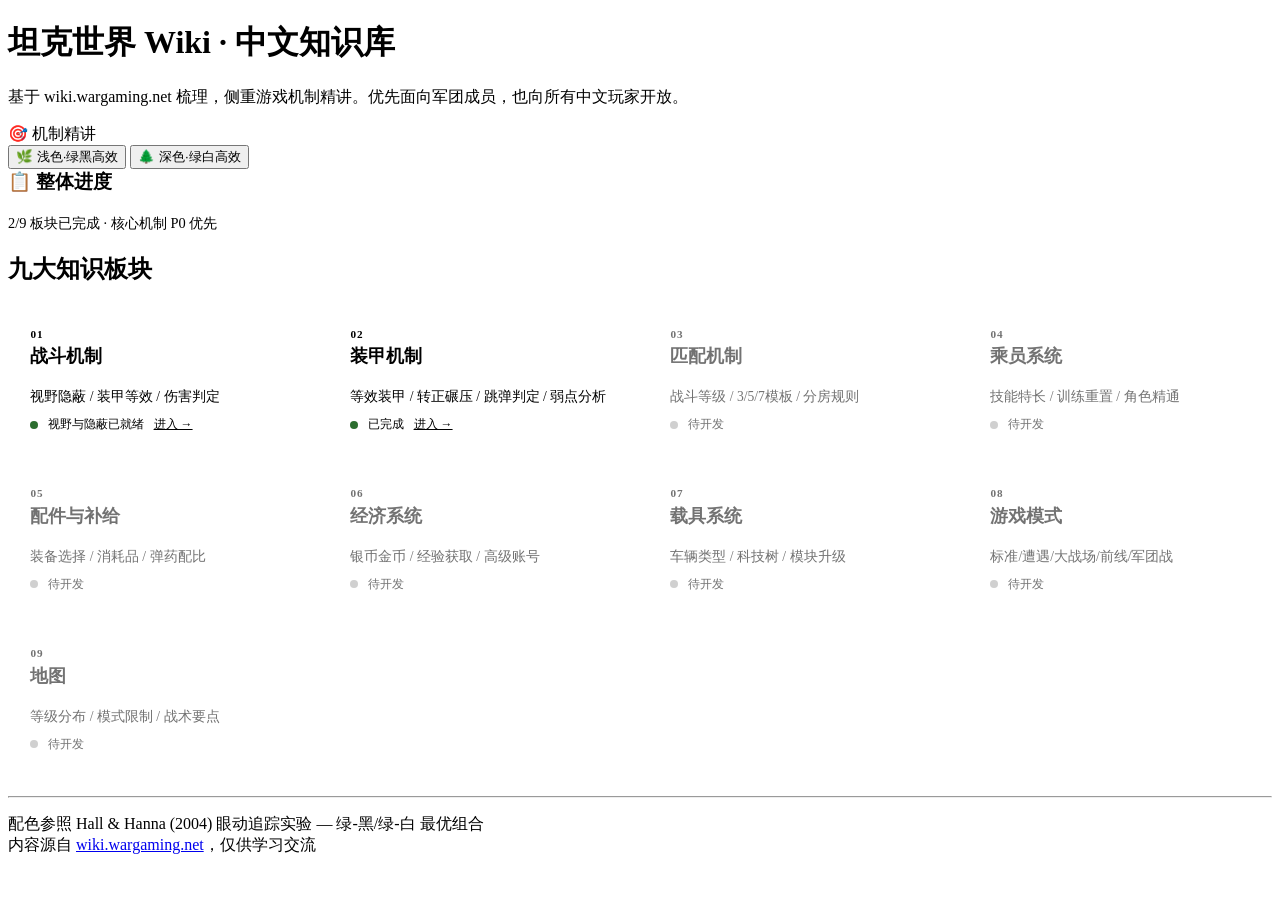
==== wot-wiki-cn/index.html @ d40bb085 "deploy: index.html" ====
<!DOCTYPE html>
<html lang="zh-CN">
<head>
    <meta charset="UTF-8">
    <meta name="viewport" content="width=device-width, initial-scale=1.0">
    <title>坦克世界 Wiki · 中文知识库</title>
    <link rel="stylesheet" href="assets/wot-style.css">
    <style>
        .section-grid {
            display: grid;
            grid-template-columns: repeat(auto-fill, minmax(280px, 1fr));
            gap: 1rem;
            margin: 1.5rem 0;
        }
        .section-card {
            background: var(--card-bg);
            border-radius: 20px;
            padding: 1.2rem 1.4rem;
            border: 1px solid var(--border);
            transition: border-color 0.2s, transform 0.15s;
            display: flex;
            flex-direction: column;
        }
        .section-card:hover {
            border-color: var(--accent);
            transform: translateY(-2px);
        }
        .section-card .num {
            font-size: 0.7rem;
            font-weight: 700;
            color: var(--accent);
            letter-spacing: 1px;
        }
        .section-card h3 {
            margin: 0.3rem 0 0.4rem;
            font-size: 1.1rem;
        }
        .section-card .desc {
            font-size: 0.85rem;
            color: var(--secondary);
            flex: 1;
            margin-bottom: 0.6rem;
        }
        .section-card .meta {
            display: flex;
            align-items: center;
            gap: 0.6rem;
            font-size: 0.75rem;
        }
        .section-card .meta a {
            color: var(--link);
            border-bottom: none;
            font-weight: 500;
        }
        .section-card.locked {
            opacity: 0.55;
            pointer-events: none;
        }
        .status-dot {
            width: 8px;
            height: 8px;
            border-radius: 50%;
            display: inline-block;
        }
        .status-dot.done { background: #2C6E2F; }
        .status-dot.wip { background: #D4A13E; }
        .status-dot.pending { background: #aaa; }
    </style>
</head>
<body>
<div class="container">
    <div class="nav-bar">
        <div>
            <h1>坦克世界 Wiki · 中文知识库</h1>
            <p class="subtitle">基于 wiki.wargaming.net 梳理，侧重游戏机制精讲。优先面向军团成员，也向所有中文玩家开放。</p>
        </div>
        <span class="badge badge-accent">🎯 机制精讲</span>
    </div>

    <div class="theme-bar">
        <button class="theme-btn active" id="lightBtn">🌿 浅色·绿黑高效</button>
        <button class="theme-btn" id="darkBtn">🌲 深色·绿白高效</button>
    </div>

    <div class="card">
        <h3 style="margin-top:0;">📋 整体进度</h3>
        <div class="progress-bar"><div class="fill" id="progressFill" style="width:22%;"></div></div>
        <p style="margin-bottom:0;font-size:0.9rem;"><span class="accent-text">2/9</span> 板块已完成 · 核心机制 P0 优先</p>
    </div>

    <h2>九大知识板块</h2>

    <div class="section-grid">
        <!-- 板块 1: 战斗机制 (done) -->
        <div class="section-card">
            <span class="num">01</span>
            <h3>战斗机制</h3>
            <p class="desc">视野隐蔽 / 装甲等效 / 伤害判定</p>
            <div class="meta">
                <span class="status-dot done"></span> 视野与隐蔽已就绪
                <a href="mechanics/01-vision-camo.html">进入 →</a>
            </div>
        </div>

        <!-- 板块 2: 装甲机制 (done) -->
        <div class="section-card">
            <span class="num">02</span>
            <h3>装甲机制</h3>
            <p class="desc">等效装甲 / 转正碾压 / 跳弹判定 / 弱点分析</p>
            <div class="meta">
                <span class="status-dot done"></span> 已完成
                <a href="mechanics/02-armor.html">进入 →</a>
            </div>
        </div>
        <div class="section-card locked">
            <span class="num">03</span>
            <h3>匹配机制</h3>
            <p class="desc">战斗等级 / 3/5/7模板 / 分房规则</p>
            <div class="meta"><span class="status-dot pending"></span> 待开发</div>
        </div>
        <div class="section-card locked">
            <span class="num">04</span>
            <h3>乘员系统</h3>
            <p class="desc">技能特长 / 训练重置 / 角色精通</p>
            <div class="meta"><span class="status-dot pending"></span> 待开发</div>
        </div>
        <div class="section-card locked">
            <span class="num">05</span>
            <h3>配件与补给</h3>
            <p class="desc">装备选择 / 消耗品 / 弹药配比</p>
            <div class="meta"><span class="status-dot pending"></span> 待开发</div>
        </div>
        <div class="section-card locked">
            <span class="num">06</span>
            <h3>经济系统</h3>
            <p class="desc">银币金币 / 经验获取 / 高级账号</p>
            <div class="meta"><span class="status-dot pending"></span> 待开发</div>
        </div>
        <div class="section-card locked">
            <span class="num">07</span>
            <h3>载具系统</h3>
            <p class="desc">车辆类型 / 科技树 / 模块升级</p>
            <div class="meta"><span class="status-dot pending"></span> 待开发</div>
        </div>
        <div class="section-card locked">
            <span class="num">08</span>
            <h3>游戏模式</h3>
            <p class="desc">标准/遭遇/大战场/前线/军团战</p>
            <div class="meta"><span class="status-dot pending"></span> 待开发</div>
        </div>
        <div class="section-card locked">
            <span class="num">09</span>
            <h3>地图</h3>
            <p class="desc">等级分布 / 模式限制 / 战术要点</p>
            <div class="meta"><span class="status-dot pending"></span> 待开发</div>
        </div>
    </div>

    <hr>
    <div class="footer">
        <p>配色参照 Hall & Hanna (2004) 眼动追踪实验 — 绿-黑/绿-白 最优组合<br>
        内容源自 <a href="https://wiki.wargaming.net/en/World_of_Tanks">wiki.wargaming.net</a>，仅供学习交流</p>
    </div>
</div>

<script>
(function() {
    var root = document.documentElement;
    var lightBtn = document.getElementById('lightBtn');
    var darkBtn = document.getElementById('darkBtn');

    function setTheme(name) {
        if (name === 'dark') {
            root.style.setProperty('--bg', 'var(--dark-bg)');
            root.style.setProperty('--text', 'var(--dark-text)');
            root.style.setProperty('--link', 'var(--dark-link)');
            root.style.setProperty('--accent', 'var(--dark-accent)');
            root.style.setProperty('--secondary', 'var(--dark-secondary)');
            root.style.setProperty('--border', 'var(--dark-border)');
            root.style.setProperty('--card-bg', 'var(--dark-card-bg)');
            darkBtn.classList.add('active');
            lightBtn.classList.remove('active');
            localStorage.setItem('wot-theme', 'dark');
        } else {
            root.style.setProperty('--bg', 'var(--light-bg)');
            root.style.setProperty('--text', 'var(--light-text)');
            root.style.setProperty('--link', 'var(--light-link)');
            root.style.setProperty('--accent', 'var(--light-accent)');
            root.style.setProperty('--secondary', 'var(--light-secondary)');
            root.style.setProperty('--border', 'var(--light-border)');
            root.style.setProperty('--card-bg', 'var(--light-card-bg)');
            lightBtn.classList.add('active');
            darkBtn.classList.remove('active');
            localStorage.setItem('wot-theme', 'light');
        }
    }

    var saved = localStorage.getItem('wot-theme');
    setTheme(saved === 'dark' ? 'dark' : 'light');

    lightBtn.addEventListener('click', function() { setTheme('light'); });
    darkBtn.addEventListener('click', function() { setTheme('dark'); });
})();
</script>
</body>
</html>
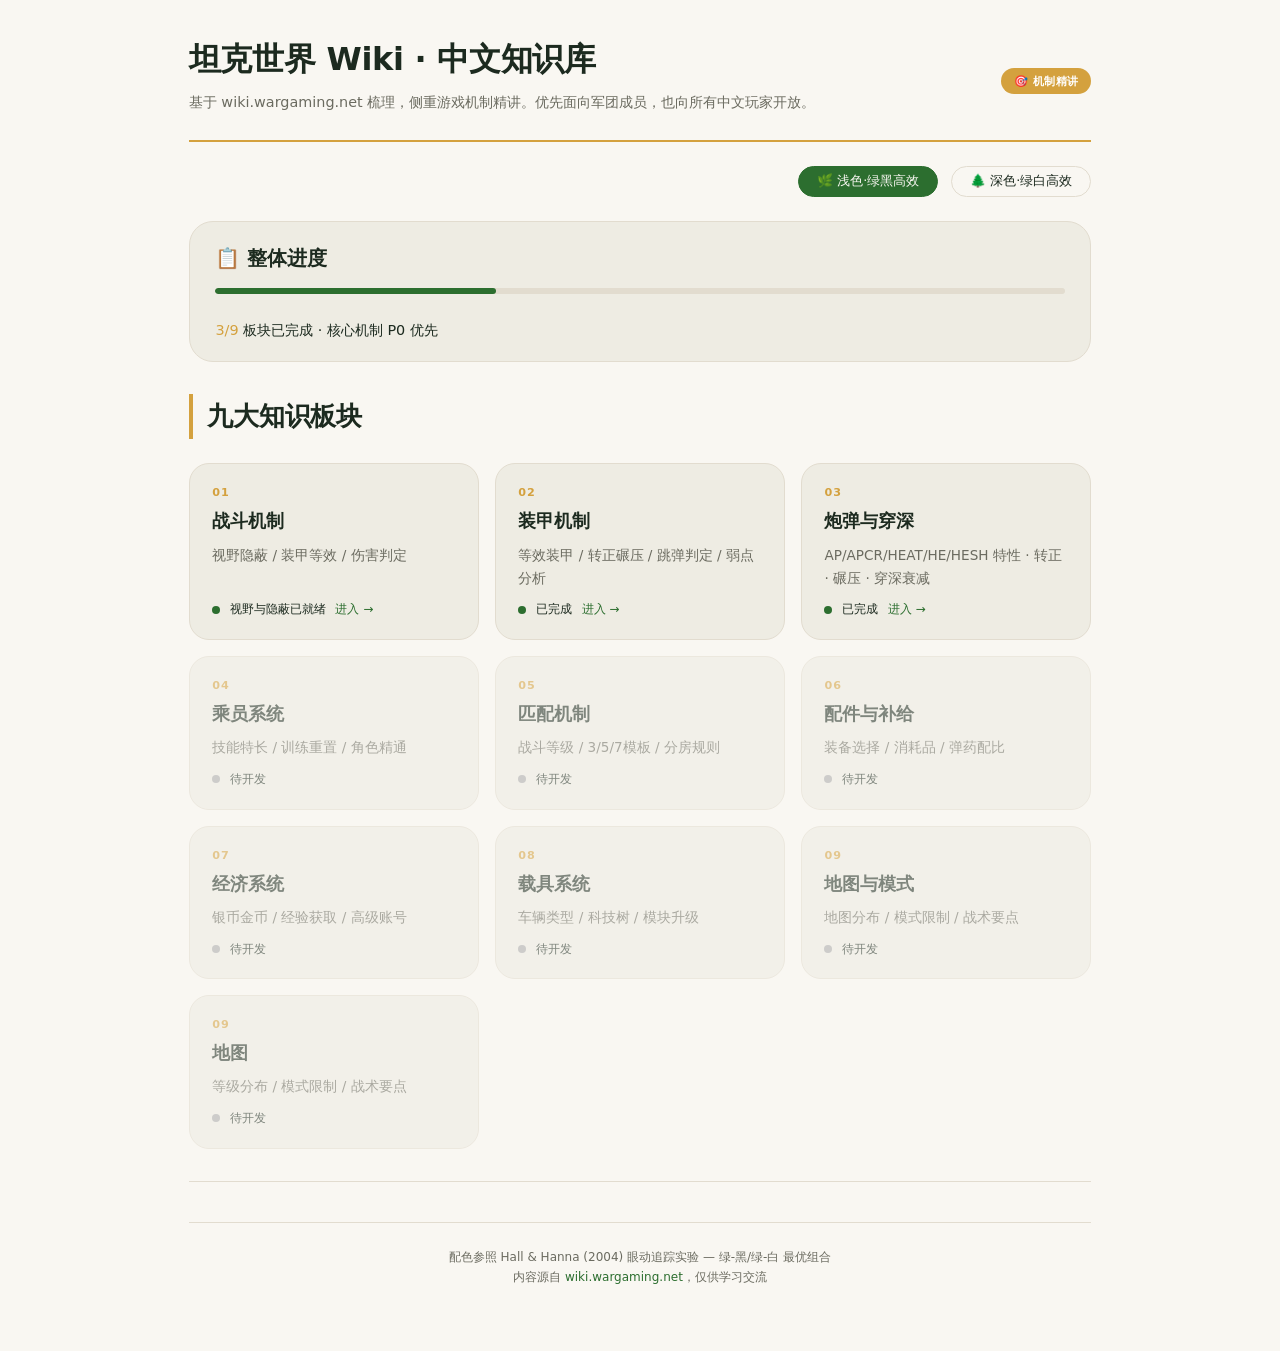
==== commit 1f68f815: "deploy: index.html" ====
--- a/wot-wiki-cn/index.html
+++ b/wot-wiki-cn/index.html
@@ -84,8 +84,8 @@
 
     <div class="card">
         <h3 style="margin-top:0;">📋 整体进度</h3>
-        <div class="progress-bar"><div class="fill" id="progressFill" style="width:22%;"></div></div>
-        <p style="margin-bottom:0;font-size:0.9rem;"><span class="accent-text">2/9</span> 板块已完成 · 核心机制 P0 优先</p>
+        <div class="progress-bar"><div class="fill" id="progressFill" style="width:33%;"></div></div>
+        <p style="margin-bottom:0;font-size:0.9rem;"><span class="accent-text">3/9</span> 板块已完成 · 核心机制 P0 优先</p>
     </div>
 
     <h2>九大知识板块</h2>
@@ -112,12 +112,17 @@
                 <a href="mechanics/02-armor.html">进入 →</a>
             </div>
         </div>
-        <div class="section-card locked">
+        <!-- 板块 3: 炮弹与穿深 (done) -->
+        <div class="section-card">
             <span class="num">03</span>
-            <h3>匹配机制</h3>
-            <p class="desc">战斗等级 / 3/5/7模板 / 分房规则</p>
-            <div class="meta"><span class="status-dot pending"></span> 待开发</div>
-        </div>
+            <h3>炮弹与穿深</h3>
+            <p class="desc">AP/APCR/HEAT/HE/HESH 特性 · 转正 · 碾压 · 穿深衰减</p>
+            <div class="meta">
+                <span class="status-dot done"></span> 已完成
+                <a href="mechanics/03-shells.html">进入 →</a>
+            </div>
+        </div>
+        <!-- 板块 4-9: locked -->
         <div class="section-card locked">
             <span class="num">04</span>
             <h3>乘员系统</h3>
@@ -126,26 +131,32 @@
         </div>
         <div class="section-card locked">
             <span class="num">05</span>
+            <h3>匹配机制</h3>
+            <p class="desc">战斗等级 / 3/5/7模板 / 分房规则</p>
+            <div class="meta"><span class="status-dot pending"></span> 待开发</div>
+        </div>
+        <div class="section-card locked">
+            <span class="num">06</span>
             <h3>配件与补给</h3>
             <p class="desc">装备选择 / 消耗品 / 弹药配比</p>
             <div class="meta"><span class="status-dot pending"></span> 待开发</div>
         </div>
         <div class="section-card locked">
-            <span class="num">06</span>
+            <span class="num">07</span>
             <h3>经济系统</h3>
             <p class="desc">银币金币 / 经验获取 / 高级账号</p>
             <div class="meta"><span class="status-dot pending"></span> 待开发</div>
         </div>
         <div class="section-card locked">
-            <span class="num">07</span>
+            <span class="num">08</span>
             <h3>载具系统</h3>
             <p class="desc">车辆类型 / 科技树 / 模块升级</p>
             <div class="meta"><span class="status-dot pending"></span> 待开发</div>
         </div>
         <div class="section-card locked">
-            <span class="num">08</span>
-            <h3>游戏模式</h3>
-            <p class="desc">标准/遭遇/大战场/前线/军团战</p>
+            <span class="num">09</span>
+            <h3>地图与模式</h3>
+            <p class="desc">地图分布 / 模式限制 / 战术要点</p>
             <div class="meta"><span class="status-dot pending"></span> 待开发</div>
         </div>
         <div class="section-card locked">
--- a/wot-wiki-cn/assets/wot-style.css
+++ b/wot-wiki-cn/assets/wot-style.css
@@ -0,0 +1,376 @@
+/* ==========================================================
+   坦克世界 Wiki 中文知识库 — 公共样式
+   基于 Hall & Hanna (2004) 眼动追踪实验结论：
+   - 浅色背景 "绿-黑" 组合识别效率最高
+   - 深色背景 "绿-白" 组合表现最佳
+   - 全页主色 ≤5 种
+   ========================================================== */
+
+* {
+    margin: 0;
+    padding: 0;
+    box-sizing: border-box;
+}
+
+:root {
+    /* 浅色高效方案 (绿-黑为核心) */
+    --light-bg: #F9F7F2;
+    --light-text: #1C2A1F;
+    --light-link: #2C6E2F;
+    --light-accent: #D4A13E;
+    --light-secondary: #6B6B60;
+    --light-border: #E2DCCF;
+    --light-card-bg: #EEECE3;
+
+    /* 深色高效方案 (绿-白为核心) */
+    --dark-bg: #1D2A1A;
+    --dark-text: #EBF0E6;
+    --dark-link: #8FCB8A;
+    --dark-accent: #E0A75E;
+    --dark-secondary: #B9B89E;
+    --dark-border: #3C4C34;
+    --dark-card-bg: #2C3827;
+
+    /* 默认浅色 */
+    --bg: var(--light-bg);
+    --text: var(--light-text);
+    --link: var(--light-link);
+    --accent: var(--light-accent);
+    --secondary: var(--light-secondary);
+    --border: var(--light-border);
+    --card-bg: var(--light-card-bg);
+}
+
+body {
+    background-color: var(--bg);
+    color: var(--text);
+    font-family: system-ui, 'Segoe UI', 'Roboto', 'Noto Sans SC', 'PingFang SC', 'Microsoft YaHei', sans-serif;
+    line-height: 1.7;
+    transition: background-color 0.2s ease, color 0.2s;
+    -webkit-font-smoothing: antialiased;
+}
+
+/* ---- 布局 ---- */
+.container {
+    max-width: 960px;
+    margin: 0 auto;
+    padding: 2rem 1.8rem 3rem;
+}
+
+/* ---- 导航 ---- */
+.nav-bar {
+    display: flex;
+    justify-content: space-between;
+    align-items: center;
+    flex-wrap: wrap;
+    border-bottom: 2px solid var(--accent);
+    margin-bottom: 1.5rem;
+    padding-bottom: 0.6rem;
+}
+
+.nav-bar .site-title {
+    font-size: 1.4rem;
+    font-weight: 700;
+    letter-spacing: -0.3px;
+}
+
+.nav-bar .site-title a {
+    color: var(--text);
+    text-decoration: none;
+    border-bottom: none;
+}
+
+.nav-bar .back-link {
+    font-size: 0.85rem;
+    color: var(--secondary);
+    text-decoration: none;
+    border-bottom: 1px solid transparent;
+    transition: border-color 0.1s;
+}
+
+.nav-bar .back-link:hover {
+    border-bottom-color: var(--secondary);
+}
+
+/* ---- 主题切换 ---- */
+.theme-bar {
+    display: flex;
+    gap: 0.8rem;
+    justify-content: flex-end;
+    margin: 20px 0 20px auto;
+}
+
+.theme-btn {
+    background: transparent;
+    border: 1px solid var(--border);
+    padding: 6px 18px;
+    border-radius: 60px;
+    color: var(--text);
+    font-weight: 500;
+    font-size: 0.8rem;
+    cursor: pointer;
+    transition: all 0.2s;
+    font-family: inherit;
+}
+
+.theme-btn.active {
+    background-color: var(--link);
+    border-color: var(--link);
+    color: var(--bg);
+}
+
+/* ---- 标题 ---- */
+h1 {
+    font-size: 2rem;
+    font-weight: 700;
+    letter-spacing: -0.3px;
+    margin-bottom: 0.2rem;
+}
+
+h2 {
+    font-size: 1.65rem;
+    font-weight: 650;
+    margin: 2rem 0 0.8rem 0;
+    letter-spacing: -0.2px;
+    border-left: 4px solid var(--accent);
+    padding-left: 0.9rem;
+}
+
+h3 {
+    font-size: 1.25rem;
+    font-weight: 600;
+    margin: 1.2rem 0 0.5rem;
+}
+
+.subtitle {
+    color: var(--secondary);
+    font-size: 0.9rem;
+    margin-bottom: 1rem;
+}
+
+/* ---- 正文 ---- */
+p {
+    margin-bottom: 1rem;
+}
+
+a {
+    color: var(--link);
+    text-decoration: none;
+    border-bottom: 1px solid transparent;
+    transition: border-color 0.1s;
+}
+
+a:hover {
+    border-bottom-color: var(--link);
+}
+
+strong {
+    font-weight: 650;
+}
+
+/* ---- 辅助文字 ---- */
+.secondary-text {
+    color: var(--secondary);
+}
+
+.accent-text {
+    color: var(--accent);
+    font-weight: 500;
+}
+
+/* ---- 徽章 ---- */
+.badge {
+    padding: 0.2rem 0.8rem;
+    border-radius: 30px;
+    font-size: 0.7rem;
+    font-weight: 700;
+    letter-spacing: 0.4px;
+    display: inline-block;
+}
+
+.badge-accent {
+    background: var(--accent);
+    color: #fff;
+}
+
+.badge-done {
+    background: #2C6E2F;
+    color: #fff;
+}
+
+.badge-wip {
+    background: #D4A13E;
+    color: #fff;
+}
+
+.badge-pending {
+    background: #aaa;
+    color: #fff;
+}
+
+/* ---- 卡片 ---- */
+.card {
+    background: var(--card-bg);
+    border-radius: 24px;
+    padding: 1.2rem 1.6rem;
+    margin: 1.5rem 0;
+    border: 1px solid var(--border);
+}
+
+.card h3 {
+    margin-top: 0;
+}
+
+.card ul, .card ol {
+    padding-left: 1.4rem;
+    margin-bottom: 0.4rem;
+}
+
+.card li {
+    margin-bottom: 0.4rem;
+}
+
+/* ---- 对比卡片组 ---- */
+.card-row {
+    display: flex;
+    flex-wrap: wrap;
+    gap: 1.2rem;
+    margin: 1.2rem 0;
+}
+
+.card-row .card-col {
+    flex: 1;
+    min-width: 200px;
+    background: var(--bg);
+    border-radius: 20px;
+    padding: 1rem;
+    border: 1px solid var(--border);
+}
+
+/* ---- 表格 ---- */
+table {
+    width: 100%;
+    border-collapse: collapse;
+    margin: 1.2rem 0;
+    font-size: 0.9rem;
+}
+
+th, td {
+    border: 1px solid var(--border);
+    padding: 0.75rem;
+    text-align: left;
+    vertical-align: top;
+}
+
+th {
+    background: var(--card-bg);
+    font-weight: 600;
+}
+
+/* ---- 公式 ---- */
+.formula {
+    font-family: 'SF Mono', 'JetBrains Mono', 'Consolas', monospace;
+    background: var(--card-bg);
+    padding: 0.15rem 0.4rem;
+    border-radius: 4px;
+    font-size: 0.9rem;
+    white-space: nowrap;
+}
+
+/* ---- 代码块 ---- */
+pre {
+    font-family: 'SF Mono', 'JetBrains Mono', 'Consolas', monospace;
+    background: var(--card-bg);
+    border-radius: 12px;
+    padding: 1rem;
+    overflow-x: auto;
+    border: 1px solid var(--border);
+    line-height: 1.5;
+    margin: 1rem 0;
+    font-size: 0.85rem;
+}
+
+code {
+    font-family: 'SF Mono', 'JetBrains Mono', 'Consolas', monospace;
+    background: var(--card-bg);
+    padding: 0.15rem 0.4rem;
+    border-radius: 4px;
+    font-size: 0.85rem;
+}
+
+pre code {
+    background: none;
+    padding: 0;
+    border-radius: 0;
+}
+
+/* ---- 分隔线 ---- */
+hr {
+    margin: 2rem 0;
+    border: none;
+    height: 1px;
+    background: var(--border);
+}
+
+/* ---- 列表 ---- */
+ul, ol {
+    padding-left: 1.4rem;
+    margin-bottom: 1rem;
+}
+
+li {
+    margin-bottom: 0.35rem;
+}
+
+/* ---- 提示框 ---- */
+.callout {
+    border-left: 4px solid var(--accent);
+    background: var(--card-bg);
+    padding: 0.8rem 1.2rem;
+    margin: 1rem 0;
+    border-radius: 0 12px 12px 0;
+    font-size: 0.9rem;
+}
+
+/* ---- 页脚 ---- */
+.footer {
+    margin-top: 2.5rem;
+    text-align: center;
+    font-size: 0.75rem;
+    color: var(--secondary);
+    border-top: 1px solid var(--border);
+    padding-top: 1.5rem;
+}
+
+/* ---- 进度条 ---- */
+.progress-bar {
+    width: 100%;
+    height: 6px;
+    background: var(--border);
+    border-radius: 3px;
+    margin: 0.8rem 0 1.5rem;
+    overflow: hidden;
+}
+
+.progress-bar .fill {
+    height: 100%;
+    background: var(--link);
+    border-radius: 3px;
+    transition: width 0.3s;
+}
+
+/* ---- 响应式 ---- */
+@media (max-width: 680px) {
+    .container {
+        padding: 1rem;
+    }
+    .card-row {
+        flex-direction: column;
+    }
+    h1 {
+        font-size: 1.5rem;
+    }
+    h2 {
+        font-size: 1.3rem;
+    }
+}
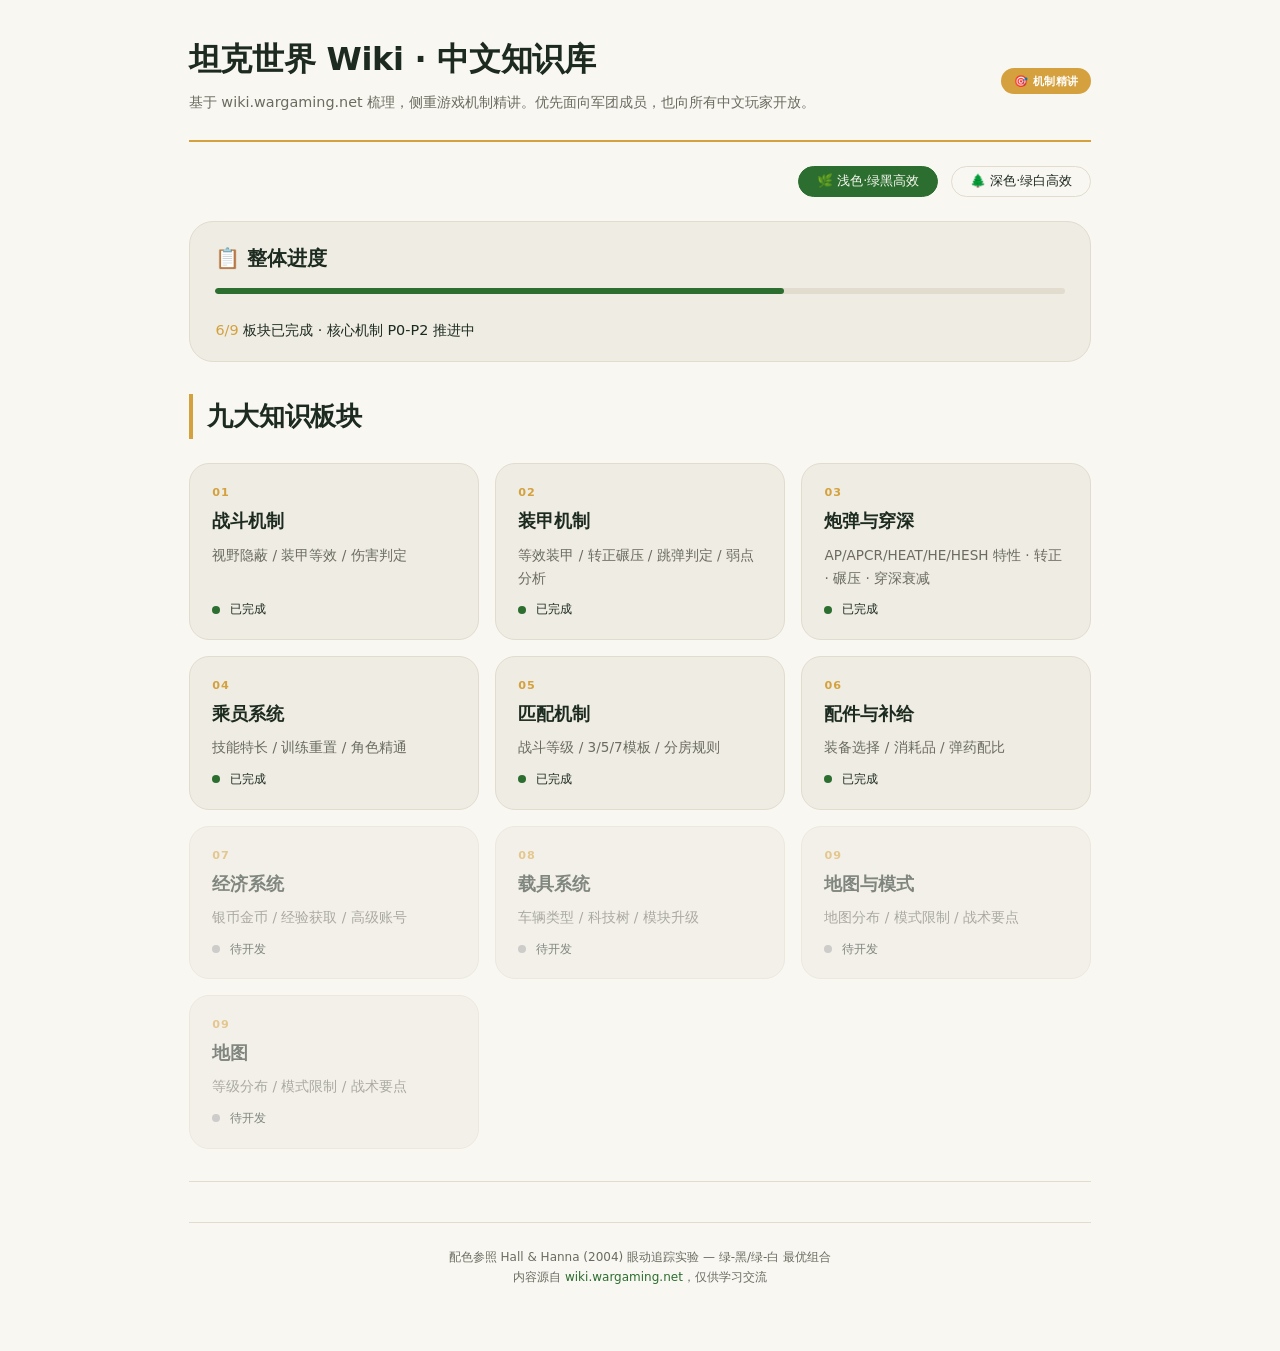
==== commit d1671bd7: "deploy: index.html" ====
--- a/wot-wiki-cn/index.html
+++ b/wot-wiki-cn/index.html
@@ -20,6 +20,9 @@
             transition: border-color 0.2s, transform 0.15s;
             display: flex;
             flex-direction: column;
+            color: inherit;
+            text-decoration: none;
+            cursor: pointer;
         }
         .section-card:hover {
             border-color: var(--accent);
@@ -55,6 +58,7 @@
         .section-card.locked {
             opacity: 0.55;
             pointer-events: none;
+            cursor: default;
         }
         .status-dot {
             width: 8px;
@@ -84,63 +88,68 @@
 
     <div class="card">
         <h3 style="margin-top:0;">📋 整体进度</h3>
-        <div class="progress-bar"><div class="fill" id="progressFill" style="width:33%;"></div></div>
-        <p style="margin-bottom:0;font-size:0.9rem;"><span class="accent-text">3/9</span> 板块已完成 · 核心机制 P0 优先</p>
+        <div class="progress-bar"><div class="fill" id="progressFill" style="width:67%;"></div></div>
+        <p style="margin-bottom:0;font-size:0.9rem;"><span class="accent-text">6/9</span> 板块已完成 · 核心机制 P0-P2 推进中</p>
     </div>
 
     <h2>九大知识板块</h2>
 
     <div class="section-grid">
         <!-- 板块 1: 战斗机制 (done) -->
-        <div class="section-card">
+        <a href="mechanics/01-vision-camo.html" class="section-card">
             <span class="num">01</span>
             <h3>战斗机制</h3>
             <p class="desc">视野隐蔽 / 装甲等效 / 伤害判定</p>
             <div class="meta">
-                <span class="status-dot done"></span> 视野与隐蔽已就绪
-                <a href="mechanics/01-vision-camo.html">进入 →</a>
-            </div>
-        </div>
+                <span class="status-dot done"></span> 已完成
+            </div>
+        </a>
 
         <!-- 板块 2: 装甲机制 (done) -->
-        <div class="section-card">
+        <a href="mechanics/02-armor.html" class="section-card">
             <span class="num">02</span>
             <h3>装甲机制</h3>
             <p class="desc">等效装甲 / 转正碾压 / 跳弹判定 / 弱点分析</p>
             <div class="meta">
                 <span class="status-dot done"></span> 已完成
-                <a href="mechanics/02-armor.html">进入 →</a>
-            </div>
-        </div>
+            </div>
+        </a>
         <!-- 板块 3: 炮弹与穿深 (done) -->
-        <div class="section-card">
+        <a href="mechanics/03-shells.html" class="section-card">
             <span class="num">03</span>
             <h3>炮弹与穿深</h3>
             <p class="desc">AP/APCR/HEAT/HE/HESH 特性 · 转正 · 碾压 · 穿深衰减</p>
             <div class="meta">
                 <span class="status-dot done"></span> 已完成
-                <a href="mechanics/03-shells.html">进入 →</a>
-            </div>
-        </div>
-        <!-- 板块 4-9: locked -->
-        <div class="section-card locked">
+            </div>
+        </a>
+        <!-- 板块 4: 乘员系统 (done) -->
+        <a href="mechanics/04-crew.html" class="section-card">
             <span class="num">04</span>
             <h3>乘员系统</h3>
             <p class="desc">技能特长 / 训练重置 / 角色精通</p>
-            <div class="meta"><span class="status-dot pending"></span> 待开发</div>
-        </div>
-        <div class="section-card locked">
+            <div class="meta">
+                <span class="status-dot done"></span> 已完成
+            </div>
+        </a>
+        <!-- 板块 5-9: locked -->
+
+        <a href="mechanics/05-matchmaking.html" class="section-card">
             <span class="num">05</span>
             <h3>匹配机制</h3>
             <p class="desc">战斗等级 / 3/5/7模板 / 分房规则</p>
-            <div class="meta"><span class="status-dot pending"></span> 待开发</div>
-        </div>
-        <div class="section-card locked">
+            <div class="meta">
+                <span class="status-dot done"></span> 已完成
+            </div>
+        </a>
+        <a href="mechanics/06-equipment.html" class="section-card">
             <span class="num">06</span>
             <h3>配件与补给</h3>
             <p class="desc">装备选择 / 消耗品 / 弹药配比</p>
-            <div class="meta"><span class="status-dot pending"></span> 待开发</div>
-        </div>
+            <div class="meta">
+                <span class="status-dot done"></span> 已完成
+            </div>
+        </a>
         <div class="section-card locked">
             <span class="num">07</span>
             <h3>经济系统</h3>
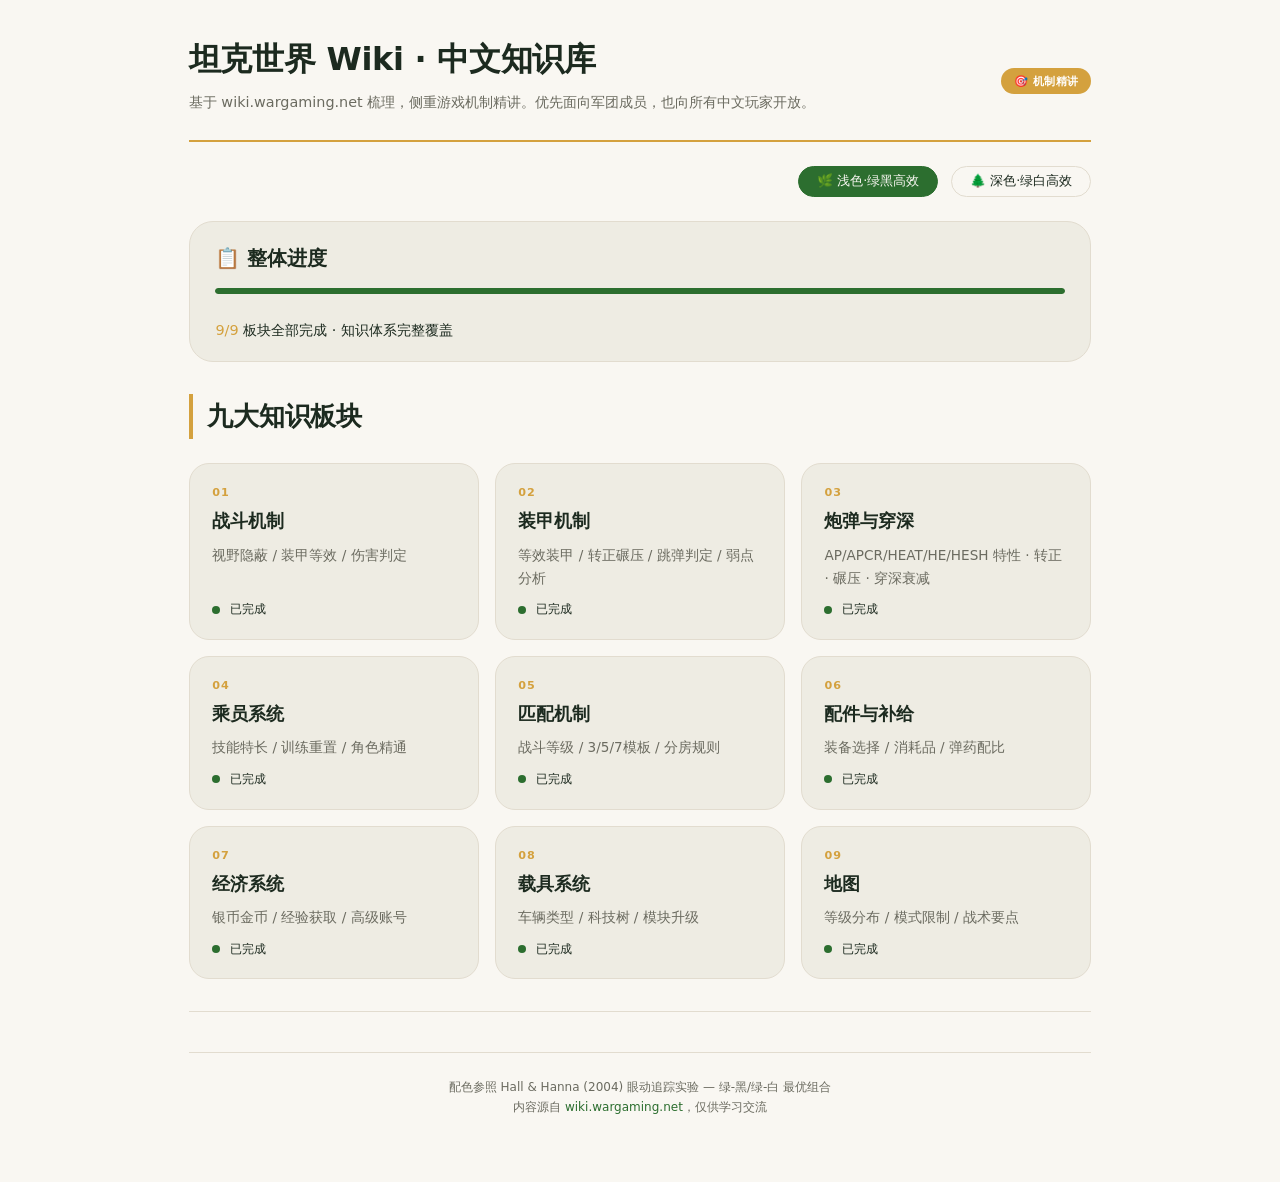
==== commit 4b0bd9de: "deploy: index.html" ====
--- a/wot-wiki-cn/index.html
+++ b/wot-wiki-cn/index.html
@@ -88,8 +88,8 @@
 
     <div class="card">
         <h3 style="margin-top:0;">📋 整体进度</h3>
-        <div class="progress-bar"><div class="fill" id="progressFill" style="width:67%;"></div></div>
-        <p style="margin-bottom:0;font-size:0.9rem;"><span class="accent-text">6/9</span> 板块已完成 · 核心机制 P0-P2 推进中</p>
+        <div class="progress-bar"><div class="fill" id="progressFill" style="width:100%;"></div></div>
+        <p style="margin-bottom:0;font-size:0.9rem;"><span class="accent-text">9/9</span> 板块全部完成 · 知识体系完整覆盖</p>
     </div>
 
     <h2>九大知识板块</h2>
@@ -150,30 +150,30 @@
                 <span class="status-dot done"></span> 已完成
             </div>
         </a>
-        <div class="section-card locked">
+        <a href="mechanics/07-economy.html" class="section-card">
             <span class="num">07</span>
             <h3>经济系统</h3>
             <p class="desc">银币金币 / 经验获取 / 高级账号</p>
-            <div class="meta"><span class="status-dot pending"></span> 待开发</div>
-        </div>
-        <div class="section-card locked">
+            <div class="meta">
+                <span class="status-dot done"></span> 已完成
+            </div>
+        </a>
+        <a href="mechanics/08-tanks.html" class="section-card">
             <span class="num">08</span>
             <h3>载具系统</h3>
             <p class="desc">车辆类型 / 科技树 / 模块升级</p>
-            <div class="meta"><span class="status-dot pending"></span> 待开发</div>
-        </div>
-        <div class="section-card locked">
-            <span class="num">09</span>
-            <h3>地图与模式</h3>
-            <p class="desc">地图分布 / 模式限制 / 战术要点</p>
-            <div class="meta"><span class="status-dot pending"></span> 待开发</div>
-        </div>
-        <div class="section-card locked">
+            <div class="meta">
+                <span class="status-dot done"></span> 已完成
+            </div>
+        </a>
+        <a href="mechanics/09-maps.html" class="section-card">
             <span class="num">09</span>
             <h3>地图</h3>
             <p class="desc">等级分布 / 模式限制 / 战术要点</p>
-            <div class="meta"><span class="status-dot pending"></span> 待开发</div>
-        </div>
+            <div class="meta">
+                <span class="status-dot done"></span> 已完成
+            </div>
+        </a>
     </div>
 
     <hr>
